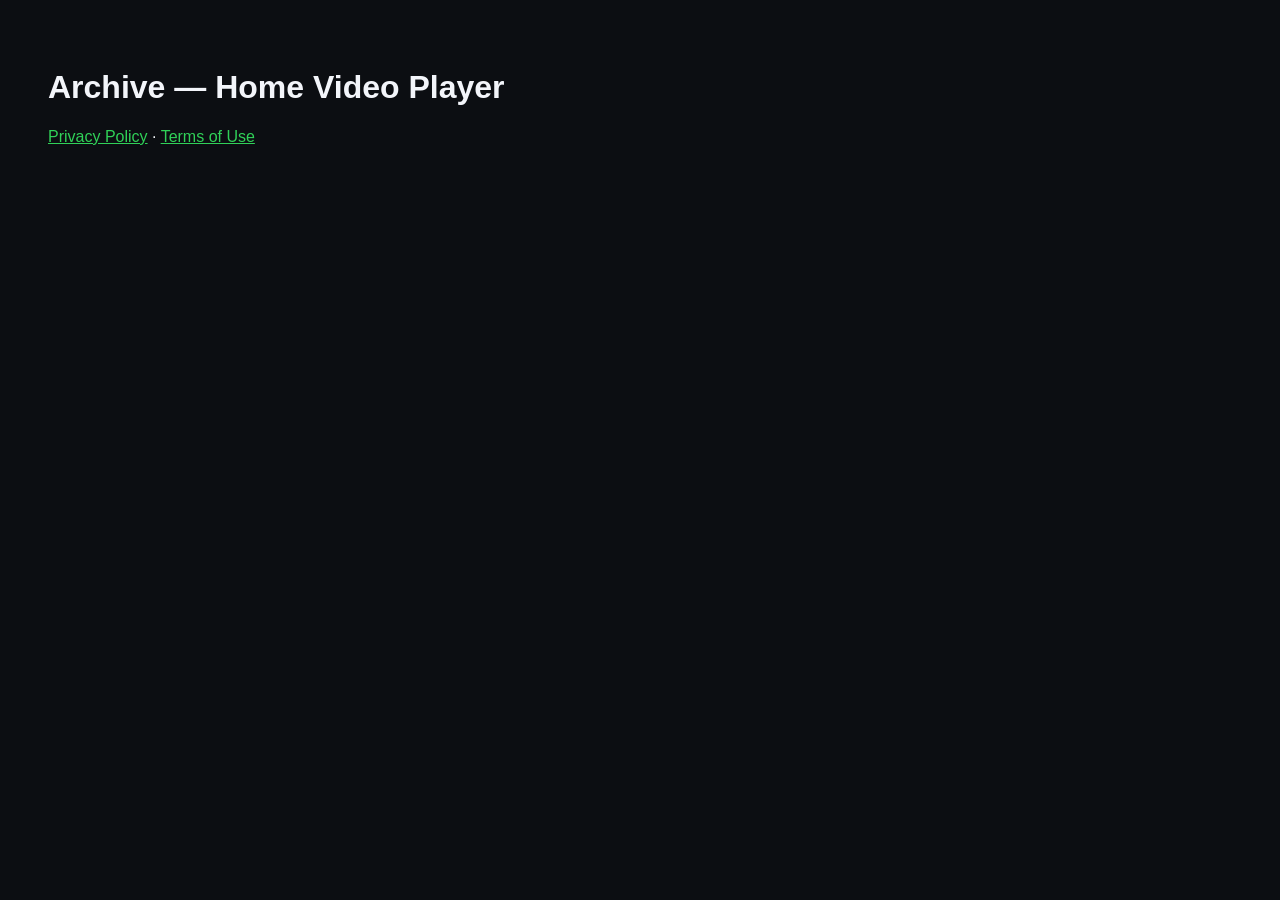
==== index.html @ 950161d1 "Archive legal pages: privacy policy + terms of use" ====
<!doctype html><meta charset="utf-8"><title>Archive — Legal</title><body style="background:#0c0e12;color:#f3f5fa;font-family:-apple-system,sans-serif;padding:40px"><h1>Archive — Home Video Player</h1><p><a style="color:#30d158" href="privacy.html">Privacy Policy</a> · <a style="color:#30d158" href="terms.html">Terms of Use</a></p>
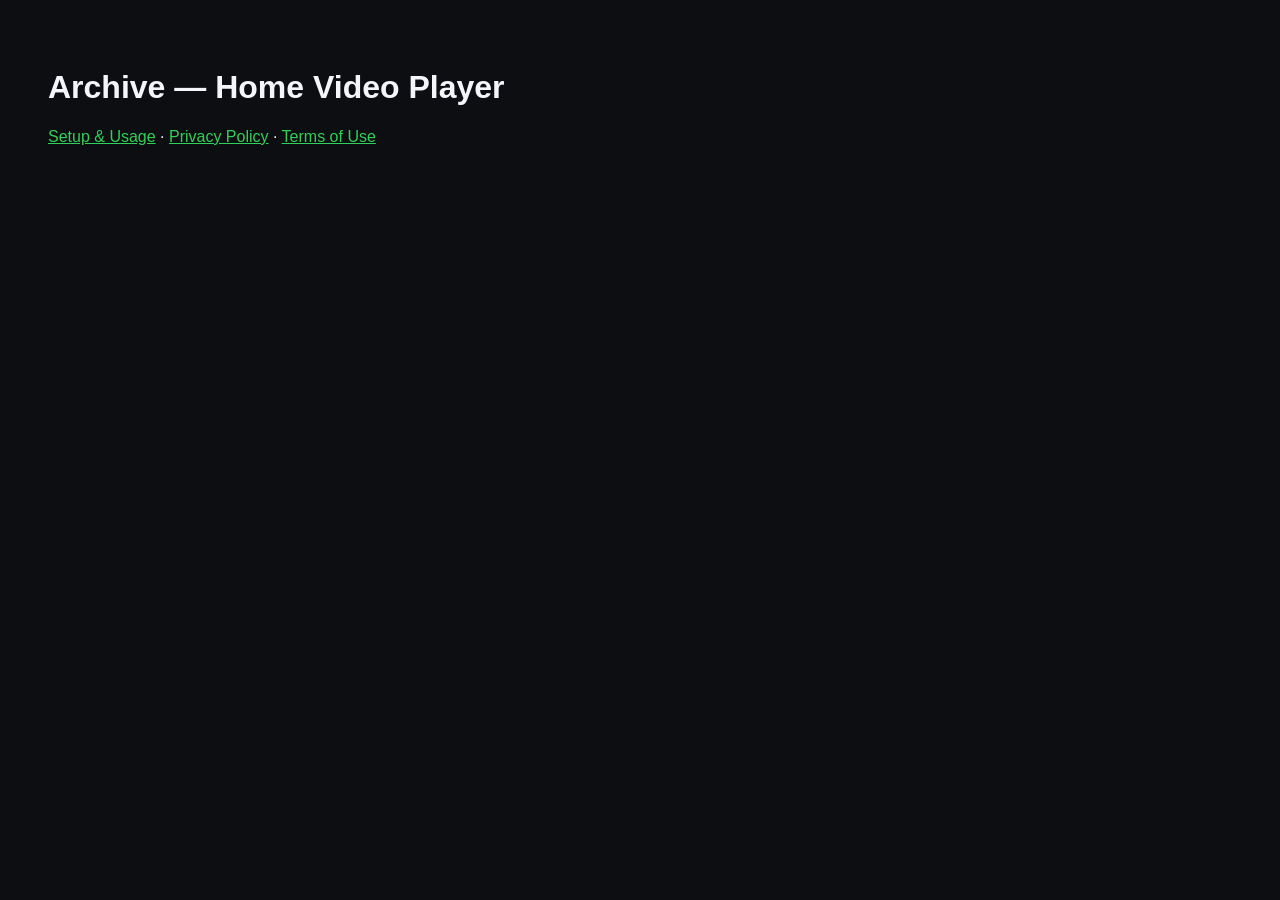
==== commit 4471bd87: "Add a Setup & Usage page The site was legal text only, Privacy Policy and Terms. r/selfhosted's New " ====
--- a/index.html
+++ b/index.html
@@ -1 +1 @@
-<!doctype html><meta charset="utf-8"><title>Archive — Legal</title><body style="background:#0c0e12;color:#f3f5fa;font-family:-apple-system,sans-serif;padding:40px"><h1>Archive — Home Video Player</h1><p><a style="color:#30d158" href="privacy.html">Privacy Policy</a> · <a style="color:#30d158" href="terms.html">Terms of Use</a></p>+<!doctype html><meta charset="utf-8"><title>Archive — Legal</title><body style="background:#0c0e12;color:#f3f5fa;font-family:-apple-system,sans-serif;padding:40px"><h1>Archive — Home Video Player</h1><p><a style="color:#30d158" href="setup.html">Setup &amp; Usage</a> · <a style="color:#30d158" href="privacy.html">Privacy Policy</a> · <a style="color:#30d158" href="terms.html">Terms of Use</a></p>
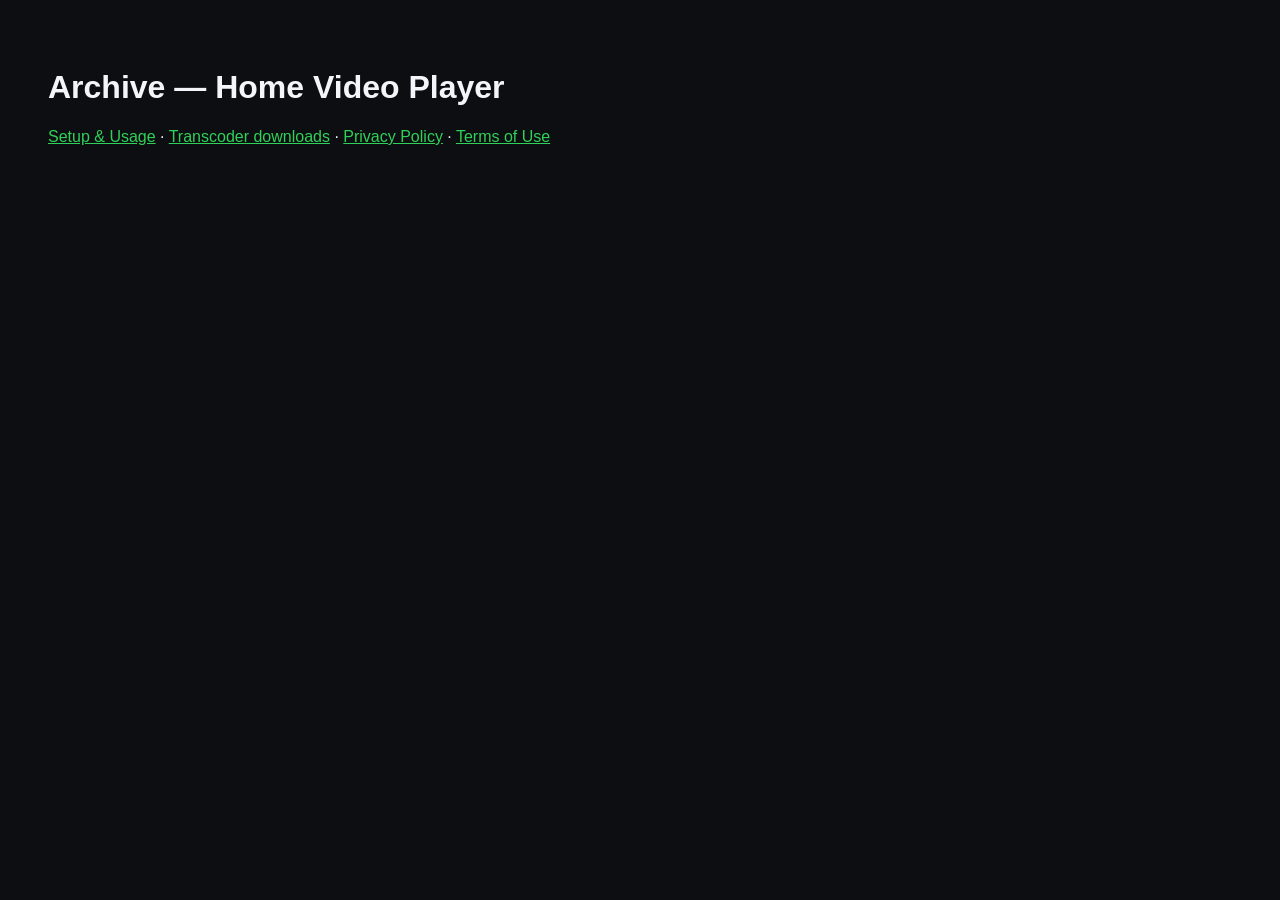
==== commit 29c7c885: "The transcoder downloads had no public home, so every link was broken The binaries were published as" ====
--- a/index.html
+++ b/index.html
@@ -1 +1 @@
-<!doctype html><meta charset="utf-8"><title>Archive — Legal</title><body style="background:#0c0e12;color:#f3f5fa;font-family:-apple-system,sans-serif;padding:40px"><h1>Archive — Home Video Player</h1><p><a style="color:#30d158" href="setup.html">Setup &amp; Usage</a> · <a style="color:#30d158" href="privacy.html">Privacy Policy</a> · <a style="color:#30d158" href="terms.html">Terms of Use</a></p>+<!doctype html><meta charset="utf-8"><title>Archive — Legal</title><body style="background:#0c0e12;color:#f3f5fa;font-family:-apple-system,sans-serif;padding:40px"><h1>Archive — Home Video Player</h1><p><a style="color:#30d158" href="setup.html">Setup &amp; Usage</a> · <a style="color:#30d158" href="transcoder.html">Transcoder downloads</a> · <a style="color:#30d158" href="privacy.html">Privacy Policy</a> · <a style="color:#30d158" href="terms.html">Terms of Use</a></p>
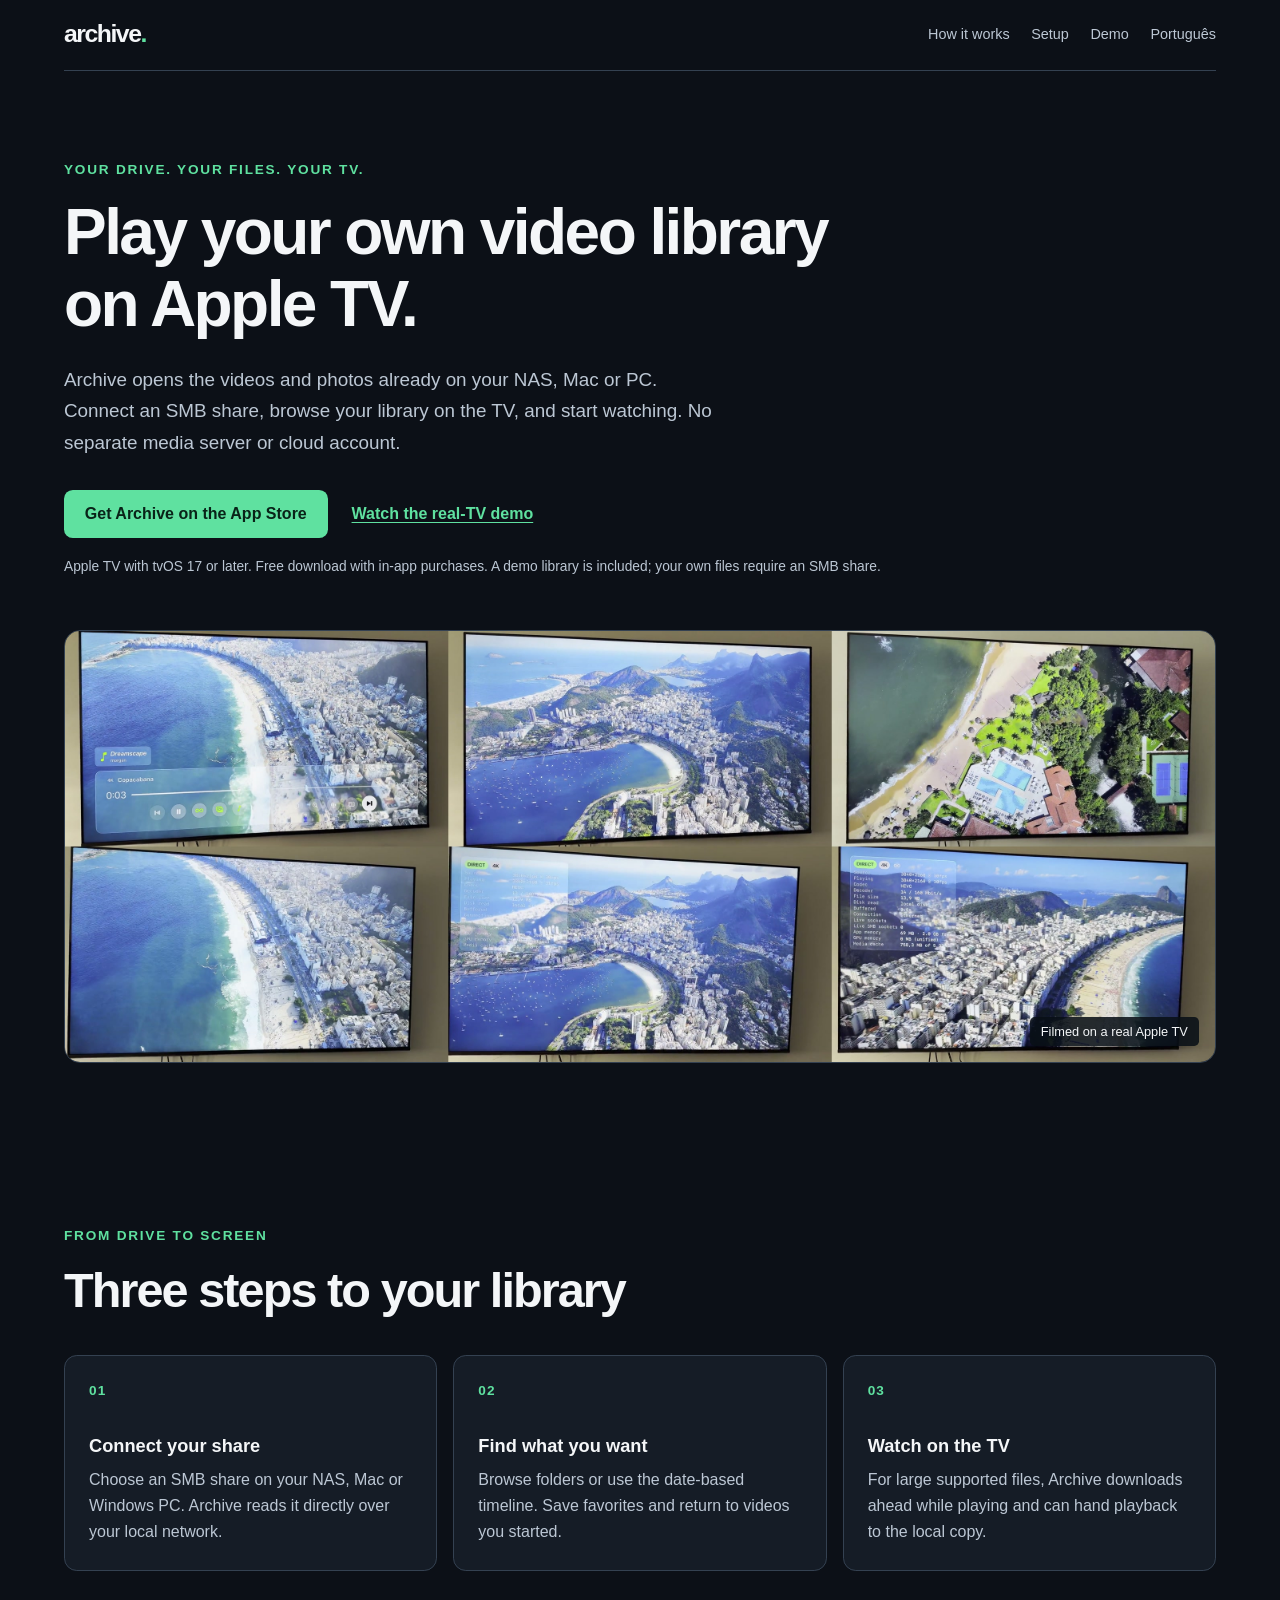
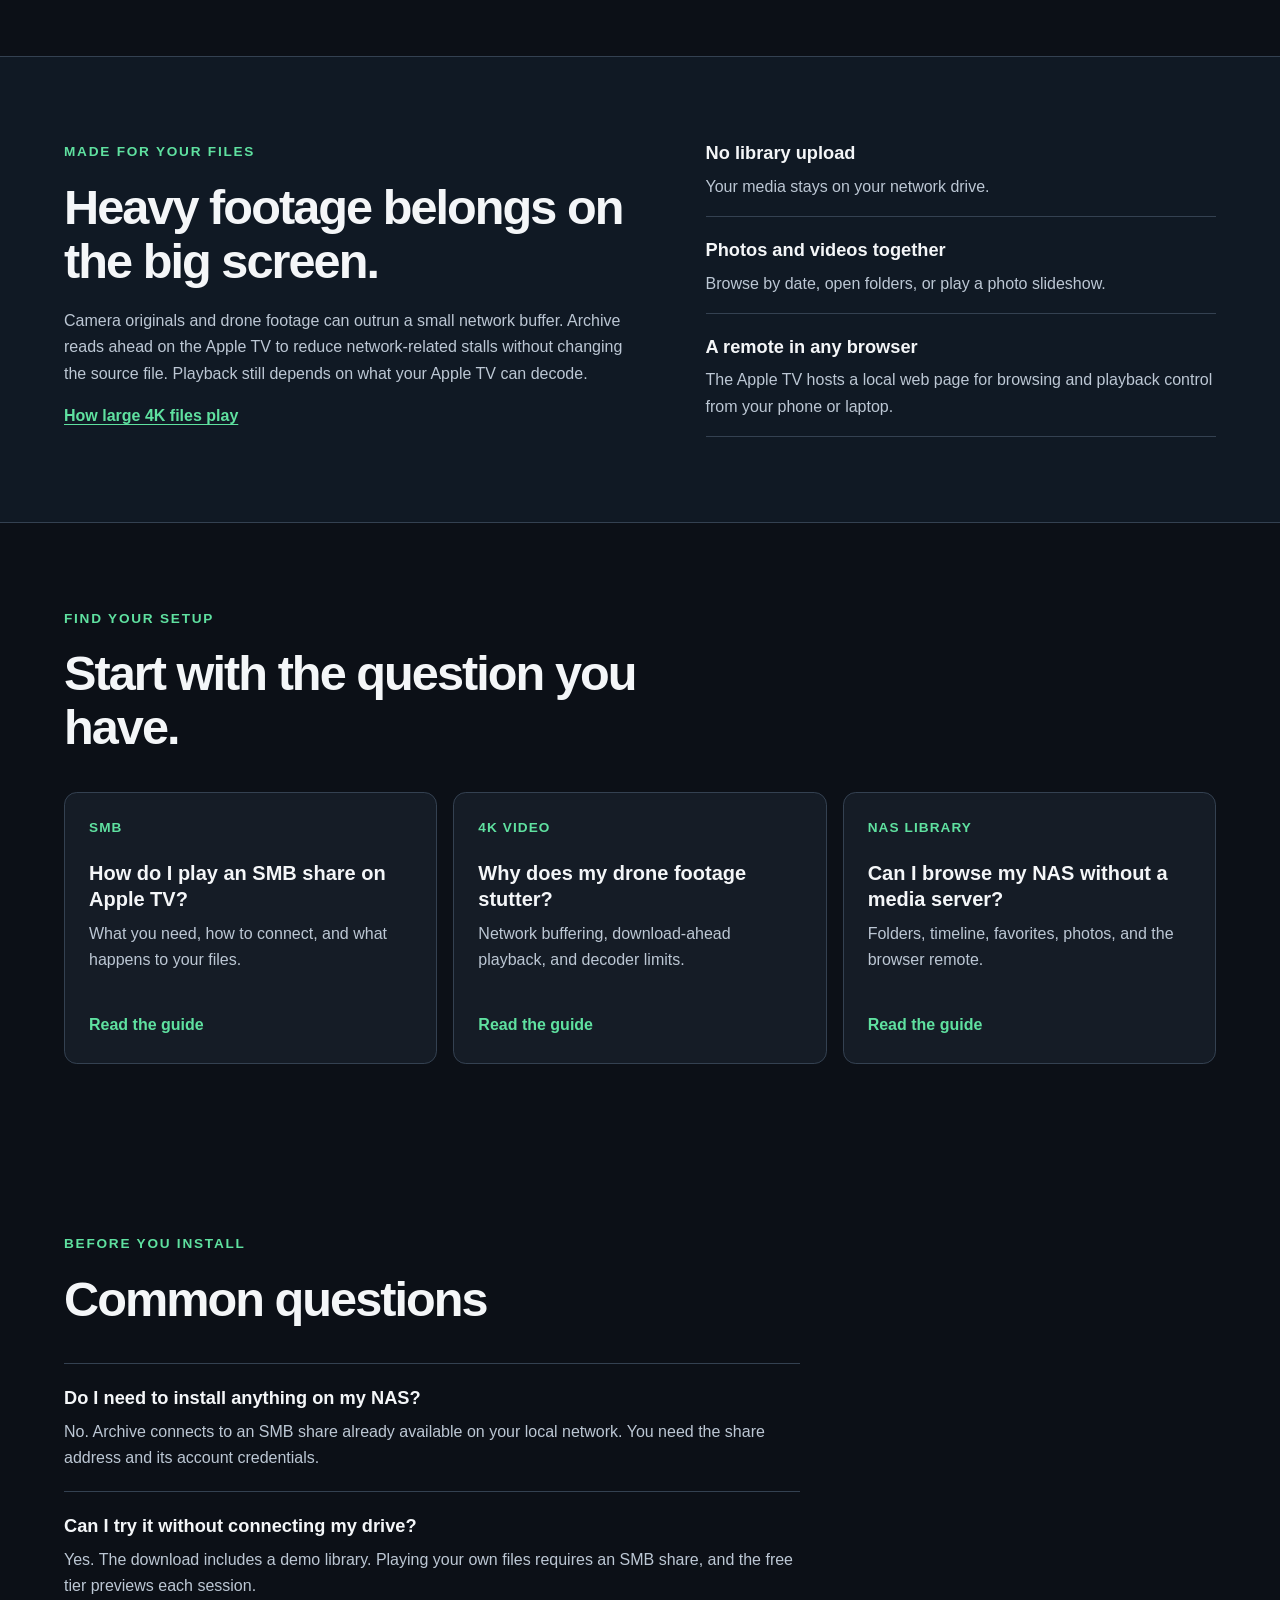
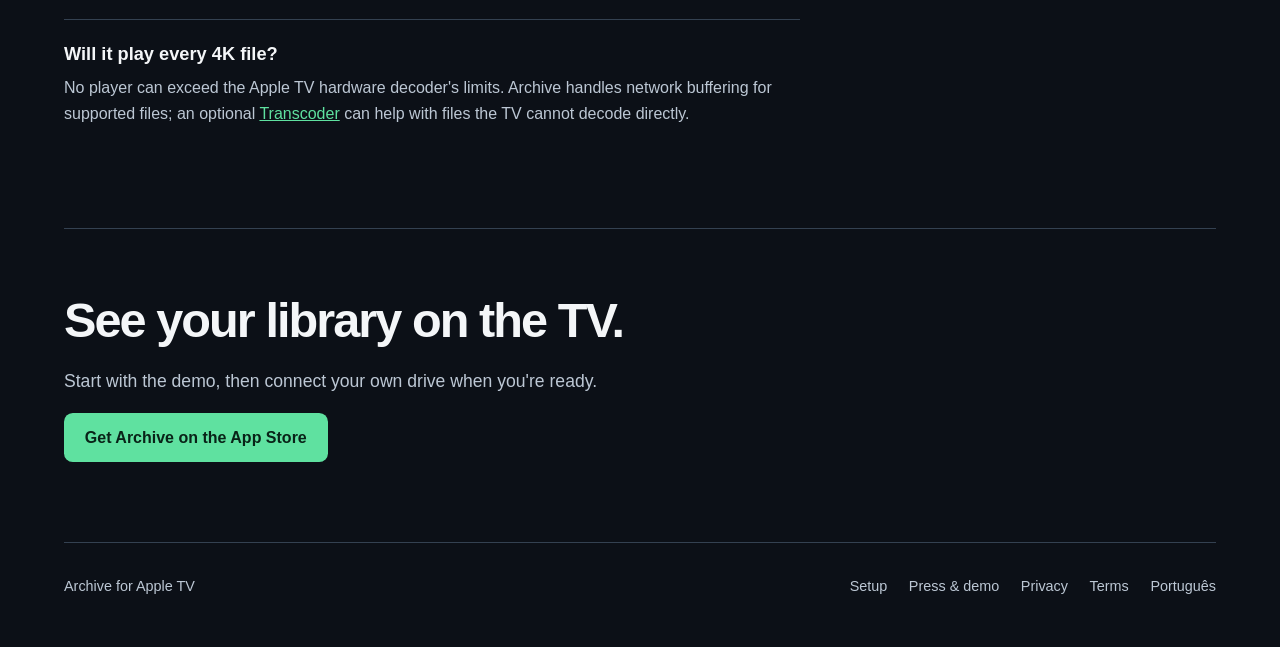
==== commit b39e445b: "Add Archive product pages and search metadata" ====
--- a/index.html
+++ b/index.html
@@ -1 +1,68 @@
-<!doctype html><meta charset="utf-8"><title>Archive — Legal</title><body style="background:#0c0e12;color:#f3f5fa;font-family:-apple-system,sans-serif;padding:40px"><h1>Archive — Home Video Player</h1><p><a style="color:#30d158" href="setup.html">Setup &amp; Usage</a> · <a style="color:#30d158" href="transcoder.html">Transcoder downloads</a> · <a style="color:#30d158" href="privacy.html">Privacy Policy</a> · <a style="color:#30d158" href="terms.html">Terms of Use</a></p>+<!doctype html>
+<html lang="en">
+<head>
+  <meta charset="utf-8">
+  <meta name="viewport" content="width=device-width, initial-scale=1">
+  <meta name="theme-color" content="#0c1017">
+  <title>Archive: SMB Video Player for Apple TV</title>
+  <meta name="description" content="Play videos and photos from your NAS, Mac or PC on Apple TV. Archive connects to SMB shares directly, downloads ahead for large files, and includes a browser remote.">
+  <link rel="canonical" href="https://raphaelbgr.github.io/archive-legal/">
+  <link rel="alternate" hreflang="en" href="https://raphaelbgr.github.io/archive-legal/">
+  <link rel="alternate" hreflang="pt-BR" href="https://raphaelbgr.github.io/archive-legal/pt-br/">
+  <link rel="stylesheet" href="styles.css">
+  <meta property="og:type" content="website">
+  <meta property="og:title" content="Archive: Your videos, on Apple TV">
+  <meta property="og:description" content="Play your NAS, Mac or PC video library on Apple TV over SMB. No media server or cloud account required.">
+  <meta property="og:url" content="https://raphaelbgr.github.io/archive-legal/">
+  <meta property="og:image" content="https://raphaelbgr.github.io/archive-legal/press/archive-6tv-mosaic.jpg">
+  <meta property="og:image:alt" content="Archive playing personal video footage on a television">
+  <meta name="twitter:card" content="summary_large_image">
+  <script type="application/ld+json">{"@context":"https://schema.org","@type":"SoftwareApplication","name":"Archive - Home Video Player","applicationCategory":"MultimediaApplication","operatingSystem":"tvOS 17 or later","description":"Apple TV app for browsing and playing video and photos from an SMB share on a NAS, Mac or PC.","url":"https://raphaelbgr.github.io/archive-legal/","downloadUrl":"https://apps.apple.com/us/app/archive-home-video-player/id6781049173","image":"https://raphaelbgr.github.io/archive-legal/press/archive-6tv-mosaic.jpg","offers":{"@type":"Offer","price":"0","priceCurrency":"USD","url":"https://apps.apple.com/us/app/archive-home-video-player/id6781049173"}}</script>
+</head>
+<body>
+  <header class="site-header wrap">
+    <a class="brand" href="./" aria-label="Archive home">archive<span>.</span></a>
+    <nav aria-label="Main navigation"><a href="#how-it-works">How it works</a><a href="setup.html">Setup</a><a href="press/">Demo</a><a href="pt-br/" lang="pt-BR">Português</a></nav>
+  </header>
+  <main>
+    <section class="hero wrap">
+      <div class="hero-copy">
+        <p class="eyebrow">Your drive. Your files. Your TV.</p>
+        <h1>Play your own video library on Apple TV.</h1>
+        <p class="lead">Archive opens the videos and photos already on your NAS, Mac or PC. Connect an SMB share, browse your library on the TV, and start watching. No separate media server or cloud account.</p>
+        <div class="actions"><a class="button" href="https://apps.apple.com/us/app/archive-home-video-player/id6781049173">Get Archive on the App Store</a><a class="text-link" href="press/">Watch the real-TV demo</a></div>
+        <p class="small">Apple TV with tvOS 17 or later. Free download with in-app purchases. A demo library is included; your own files require an SMB share.</p>
+      </div>
+      <figure class="hero-media"><img src="press/archive-6tv-mosaic.jpg" width="2880" height="1080" alt="Six frames showing Archive playing its bundled demo footage on an Apple TV" fetchpriority="high"><figcaption>Filmed on a real Apple TV</figcaption></figure>
+    </section>
+    <section class="section wrap" id="how-it-works">
+      <div class="section-heading"><p class="eyebrow">From drive to screen</p><h2>Three steps to your library</h2></div>
+      <ol class="steps">
+        <li><span class="step-num">01</span><h3>Connect your share</h3><p>Choose an SMB share on your NAS, Mac or Windows PC. Archive reads it directly over your local network.</p></li>
+        <li><span class="step-num">02</span><h3>Find what you want</h3><p>Browse folders or use the date-based timeline. Save favorites and return to videos you started.</p></li>
+        <li><span class="step-num">03</span><h3>Watch on the TV</h3><p>For large supported files, Archive downloads ahead while playing and can hand playback to the local copy.</p></li>
+      </ol>
+    </section>
+    <section class="section feature-band"><div class="wrap feature-grid">
+      <div><p class="eyebrow">Made for your files</p><h2>Heavy footage belongs on the big screen.</h2><p>Camera originals and drone footage can outrun a small network buffer. Archive reads ahead on the Apple TV to reduce network-related stalls without changing the source file. Playback still depends on what your Apple TV can decode.</p><a class="text-link" href="4k-drone-footage-apple-tv.html">How large 4K files play</a></div>
+      <div class="feature-list"><div><h3>No library upload</h3><p>Your media stays on your network drive.</p></div><div><h3>Photos and videos together</h3><p>Browse by date, open folders, or play a photo slideshow.</p></div><div><h3>A remote in any browser</h3><p>The Apple TV hosts a local web page for browsing and playback control from your phone or laptop.</p></div></div>
+    </div></section>
+    <section class="section wrap">
+      <div class="section-heading"><p class="eyebrow">Find your setup</p><h2>Start with the question you have.</h2></div>
+      <div class="cards">
+        <a class="card" href="smb-player-apple-tv.html"><span>SMB</span><h3>How do I play an SMB share on Apple TV?</h3><p>What you need, how to connect, and what happens to your files.</p><strong>Read the guide</strong></a>
+        <a class="card" href="4k-drone-footage-apple-tv.html"><span>4K video</span><h3>Why does my drone footage stutter?</h3><p>Network buffering, download-ahead playback, and decoder limits.</p><strong>Read the guide</strong></a>
+        <a class="card" href="nas-video-library-apple-tv.html"><span>NAS library</span><h3>Can I browse my NAS without a media server?</h3><p>Folders, timeline, favorites, photos, and the browser remote.</p><strong>Read the guide</strong></a>
+      </div>
+    </section>
+    <section class="section wrap faq">
+      <div class="section-heading"><p class="eyebrow">Before you install</p><h2>Common questions</h2></div>
+      <div><h3>Do I need to install anything on my NAS?</h3><p>No. Archive connects to an SMB share already available on your local network. You need the share address and its account credentials.</p></div>
+      <div><h3>Can I try it without connecting my drive?</h3><p>Yes. The download includes a demo library. Playing your own files requires an SMB share, and the free tier previews each session.</p></div>
+      <div><h3>Will it play every 4K file?</h3><p>No player can exceed the Apple TV hardware decoder's limits. Archive handles network buffering for supported files; an optional <a href="transcoder.html">Transcoder</a> can help with files the TV cannot decode directly.</p></div>
+    </section>
+    <section class="closing wrap"><h2>See your library on the TV.</h2><p>Start with the demo, then connect your own drive when you're ready.</p><a class="button" href="https://apps.apple.com/us/app/archive-home-video-player/id6781049173">Get Archive on the App Store</a></section>
+  </main>
+  <footer class="site-footer wrap"><span>Archive for Apple TV</span><nav aria-label="Footer navigation"><a href="setup.html">Setup</a><a href="press/">Press &amp; demo</a><a href="privacy.html">Privacy</a><a href="terms.html">Terms</a><a href="pt-br/" lang="pt-BR">Português</a></nav></footer>
+</body>
+</html>
--- a/styles.css
+++ b/styles.css
@@ -0,0 +1,68 @@
+:root{color-scheme:dark;--bg:#0c1017;--surface:#151c26;--surface-2:#1b2633;--text:#f4f6f8;--muted:#bcc7d4;--line:#344151;--accent:#5fe1a0;--accent-dark:#092318}
+*{box-sizing:border-box}
+html{scroll-behavior:smooth}
+body{margin:0;background:var(--bg);color:var(--text);font:1rem/1.65 -apple-system,BlinkMacSystemFont,"Segoe UI",sans-serif}
+img,video{max-width:100%;height:auto}
+a{color:var(--accent)}
+a:focus-visible{outline:3px solid var(--accent);outline-offset:4px}
+.wrap{width:min(100% - 2.5rem,72rem);margin-inline:auto}
+.site-header,.site-footer{display:flex;align-items:center;justify-content:space-between;gap:1.5rem}
+.site-header{padding-block:1.4rem;border-bottom:1px solid var(--line)}
+.brand{font-size:1.55rem;font-weight:800;letter-spacing:-.06em;color:var(--text);text-decoration:none;line-height:1}
+.brand span{color:var(--accent)}
+nav{display:flex;flex-wrap:wrap;gap:.6rem 1.35rem}
+nav a{font-size:.9rem;color:var(--muted);text-decoration:none}
+nav a:hover,.text-link:hover{text-decoration:underline;color:var(--text)}
+h1,h2,h3,p{margin-top:0}
+h1,h2{letter-spacing:-.04em;line-height:1.12}
+h1{font-size:clamp(2.6rem,5vw,4.9rem);margin-bottom:1.5rem}
+h2{font-size:clamp(2rem,3.8vw,3.2rem);margin-bottom:1.2rem}
+h3{font-size:1.14rem;line-height:1.3;margin-bottom:.55rem}
+p{color:var(--muted)}
+.eyebrow{font-size:.85rem;font-weight:700;letter-spacing:.13em;text-transform:uppercase;color:var(--accent);margin-bottom:1rem}
+.lead{font-size:1.18rem;line-height:1.65;max-width:41rem}
+.small{font-size:.86rem;line-height:1.55;color:var(--muted)}
+.hero{padding-block:5.5rem 4.8rem}
+.hero-copy{max-width:53rem}
+.hero-media{margin:3.3rem 0 0;position:relative;overflow:hidden;border:1px solid var(--line);border-radius:1rem;background:#030506}
+.hero-media img{display:block;width:100%}
+.hero-media figcaption{position:absolute;right:1rem;bottom:1rem;background:#091017dd;padding:.25rem .7rem;border-radius:.3rem;font-size:.8rem}
+.actions{display:flex;align-items:center;flex-wrap:wrap;gap:1rem 1.5rem;margin:2rem 0 1.1rem}
+.button{display:inline-block;background:var(--accent);color:var(--accent-dark);padding:.82rem 1.3rem;border-radius:.55rem;text-decoration:none;font-weight:750;line-height:1.4}
+.button:hover{background:#9af0bf}
+.text-link{font-weight:650;text-underline-offset:.2rem}
+.section{padding-block:5.3rem}
+.section-heading{max-width:43rem;margin-bottom:2.3rem}
+.steps,.cards{display:grid;grid-template-columns:repeat(3,minmax(0,1fr));gap:1rem}
+.steps{list-style:none;padding:0;margin:0}
+.steps li,.card{background:var(--surface);border:1px solid var(--line);border-radius:.8rem;padding:1.5rem}
+.steps p,.card p{margin-bottom:0}
+.step-num,.card span{color:var(--accent);font-size:.85rem;font-weight:750;letter-spacing:.08em;text-transform:uppercase}
+.step-num{display:block;margin-bottom:2rem}
+.feature-band{background:#101924;border-block:1px solid var(--line)}
+.feature-grid{display:grid;grid-template-columns:1.1fr 1fr;gap:5rem}
+.feature-grid>div:first-child>p:not(.eyebrow){max-width:35rem}
+.feature-list{display:grid;gap:1.3rem}
+.feature-list>div{border-bottom:1px solid var(--line);padding-bottom:1rem}
+.feature-list p{margin-bottom:0}
+.card{color:var(--text);text-decoration:none;display:flex;flex-direction:column;min-height:17rem}
+.card:hover{border-color:var(--accent);background:var(--surface-2)}
+.card h3{margin-top:1.3rem;font-size:1.25rem}
+.card strong{color:var(--accent);margin-top:auto;padding-top:1.3rem}
+.faq>div:not(.section-heading){border-top:1px solid var(--line);padding-top:1.4rem;max-width:46rem}
+.faq>div:not(.section-heading)+div{margin-top:1.2rem}
+.closing{padding-block:4rem 5rem;border-top:1px solid var(--line)}
+.closing p{font-size:1.1rem}
+.site-footer{padding-block:2rem 3rem;border-top:1px solid var(--line);font-size:.9rem;color:var(--muted)}
+.article-header{padding-block:4.5rem 2.2rem;max-width:50rem}
+.article-header h1{font-size:clamp(2.4rem,4.4vw,4rem)}
+.article{max-width:47rem;margin-inline:auto;padding-bottom:5rem}
+.article h2{font-size:1.65rem;margin:3.1rem 0 1rem}
+.article p,.article li{font-size:1.06rem}
+.article li{color:var(--muted);margin-bottom:.6rem}
+.article .callout{background:var(--surface);border-left:3px solid var(--accent);padding:1.4rem;margin:2rem 0;border-radius:0 .5rem .5rem 0}
+.article .callout p:last-child{margin-bottom:0}
+.article .button{margin-top:1rem}
+.article-links{border-top:1px solid var(--line);padding-top:1.3rem;margin-top:3rem}
+@media(max-width:760px){.site-header,.site-footer{align-items:flex-start;flex-direction:column}.hero{padding-block:3.5rem}.section{padding-block:3.6rem}.steps,.cards,.feature-grid{grid-template-columns:1fr}.feature-grid{gap:2.5rem}.card{min-height:13rem}.article-header{padding-block:3.5rem 1.5rem}}
+@media(prefers-reduced-motion:reduce){html{scroll-behavior:auto}}
